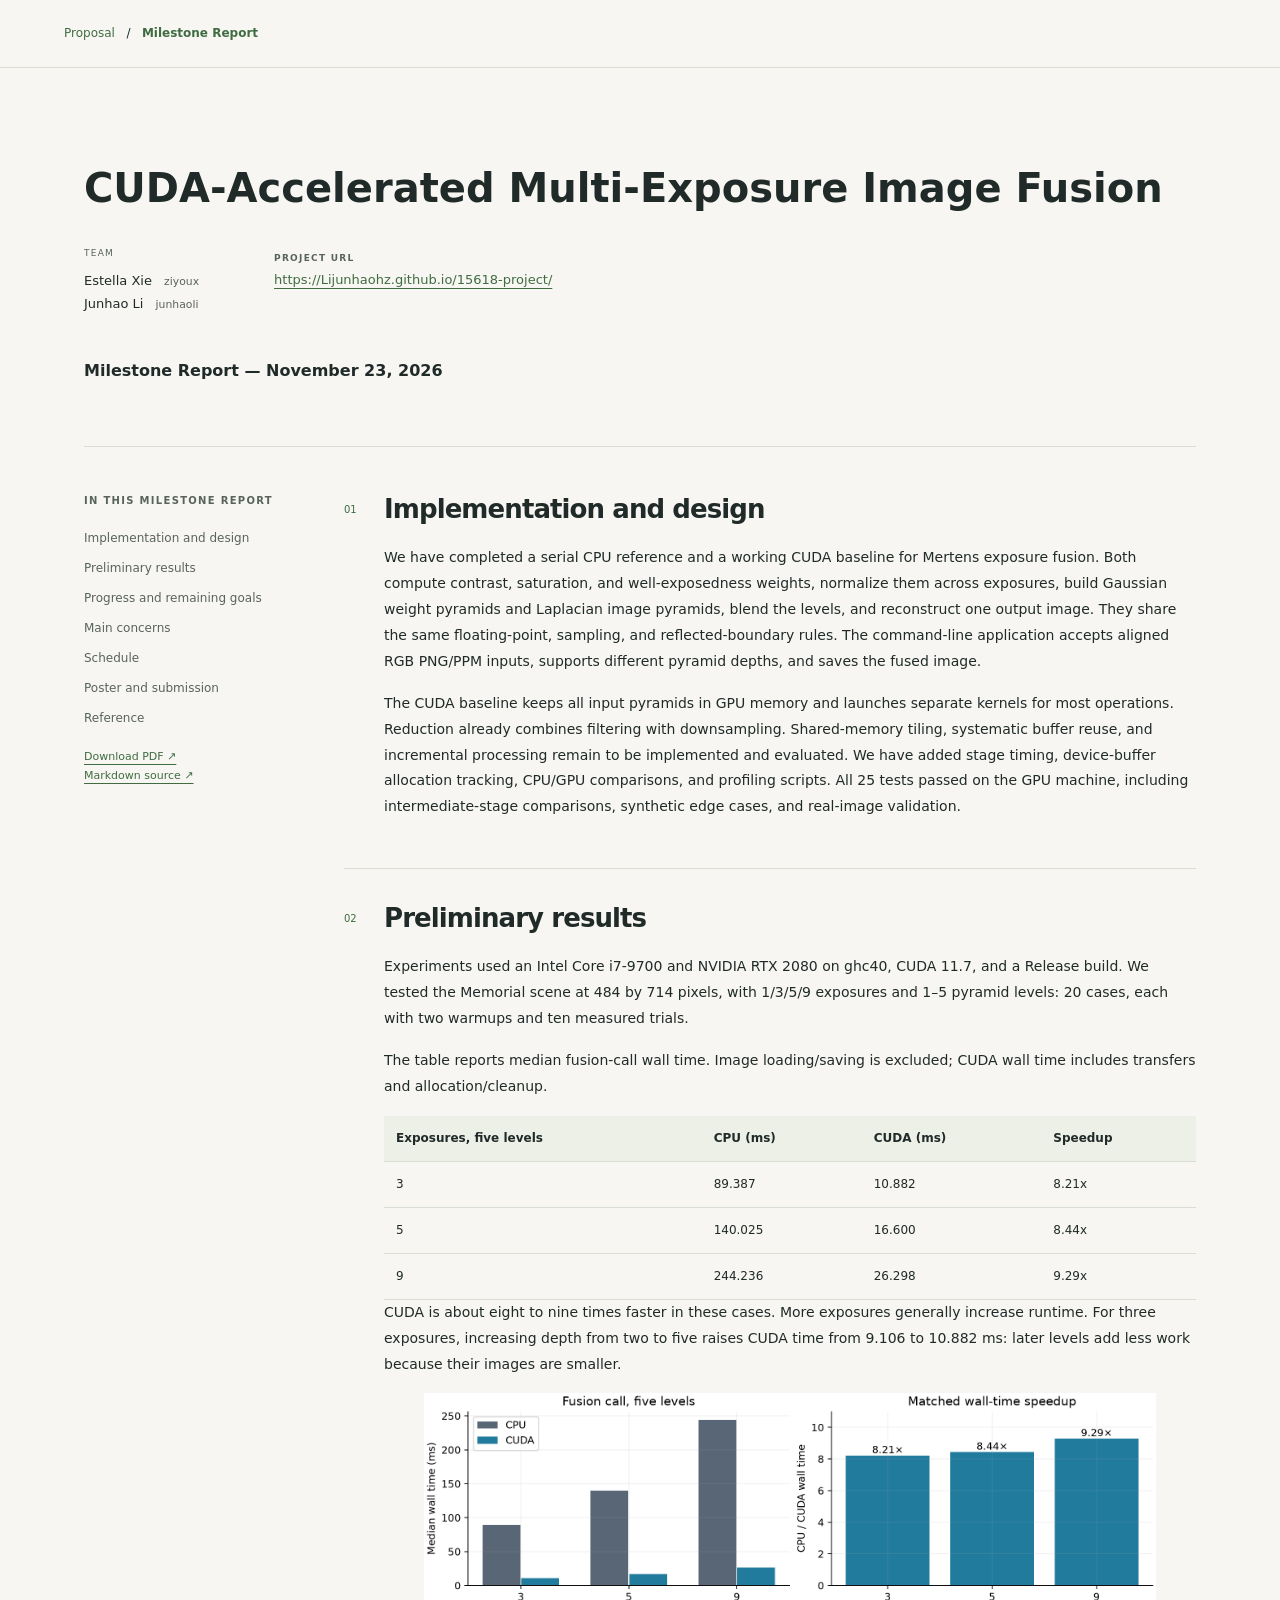
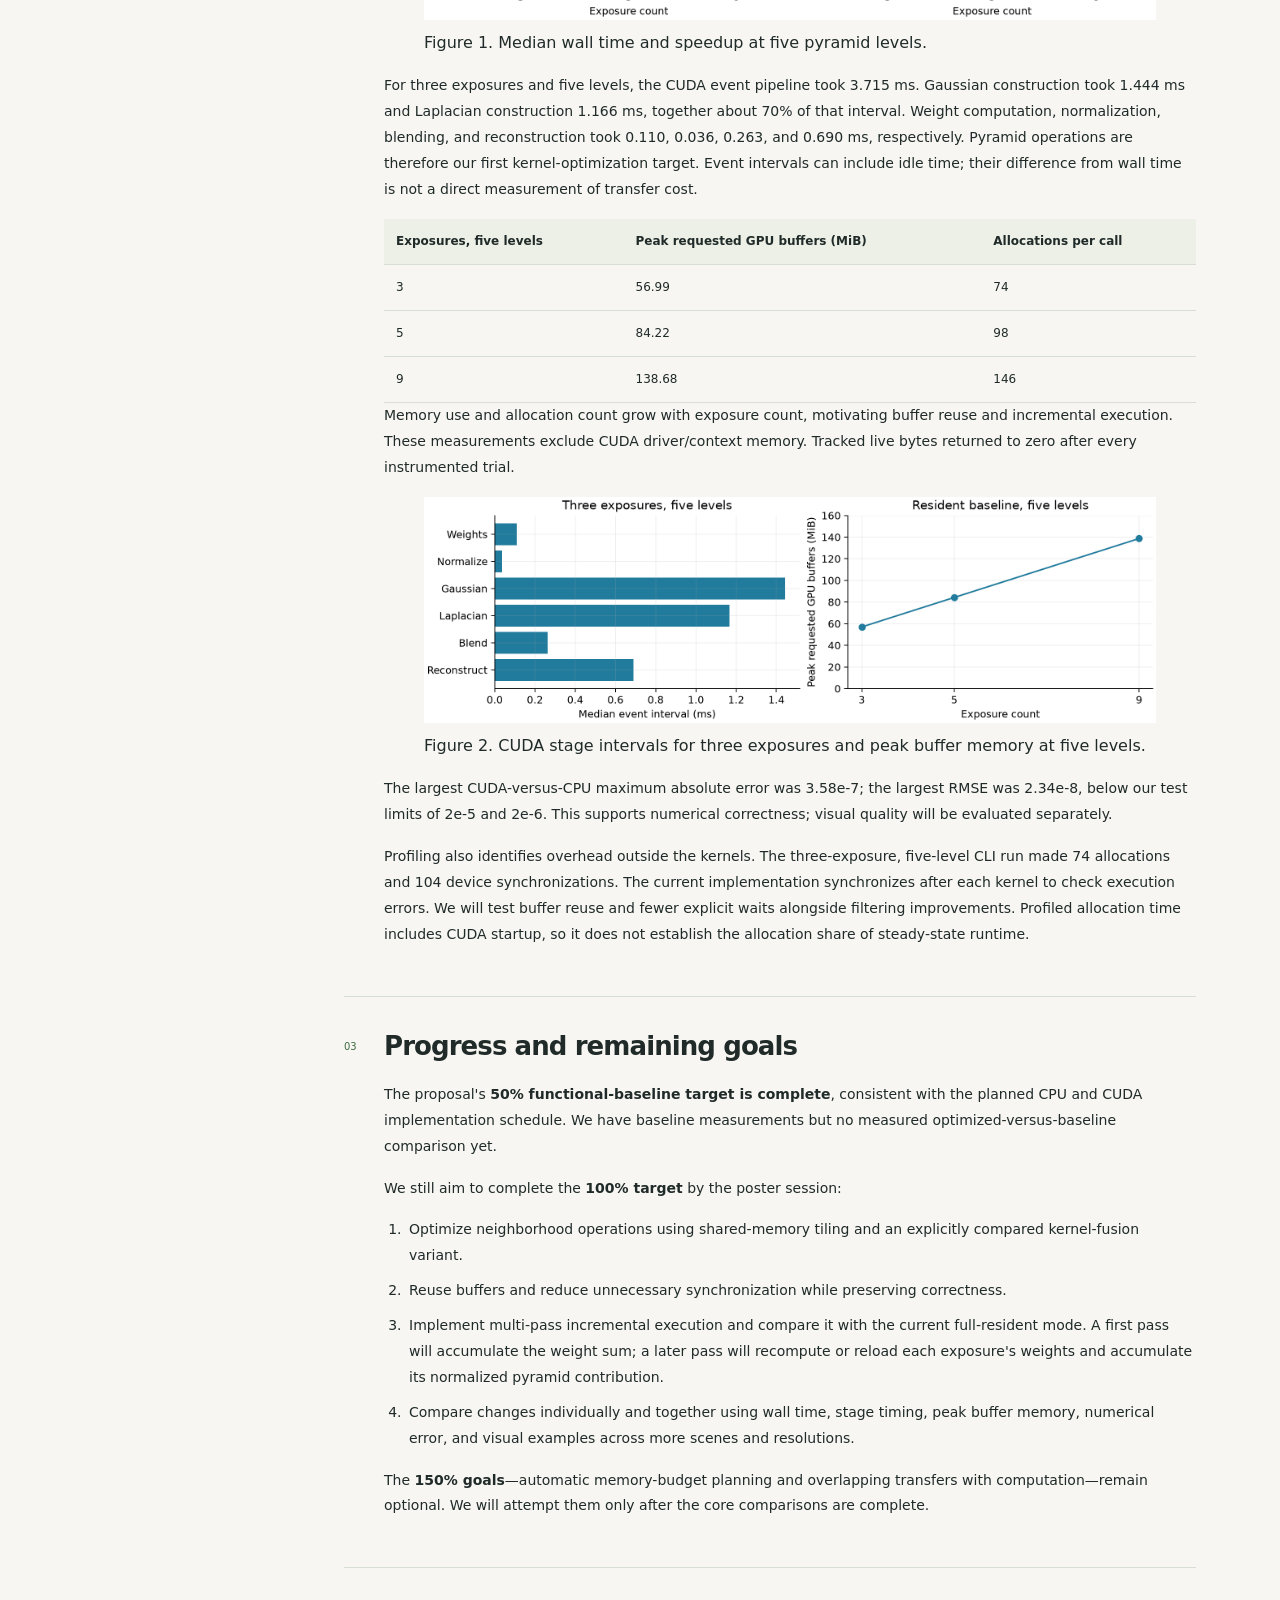
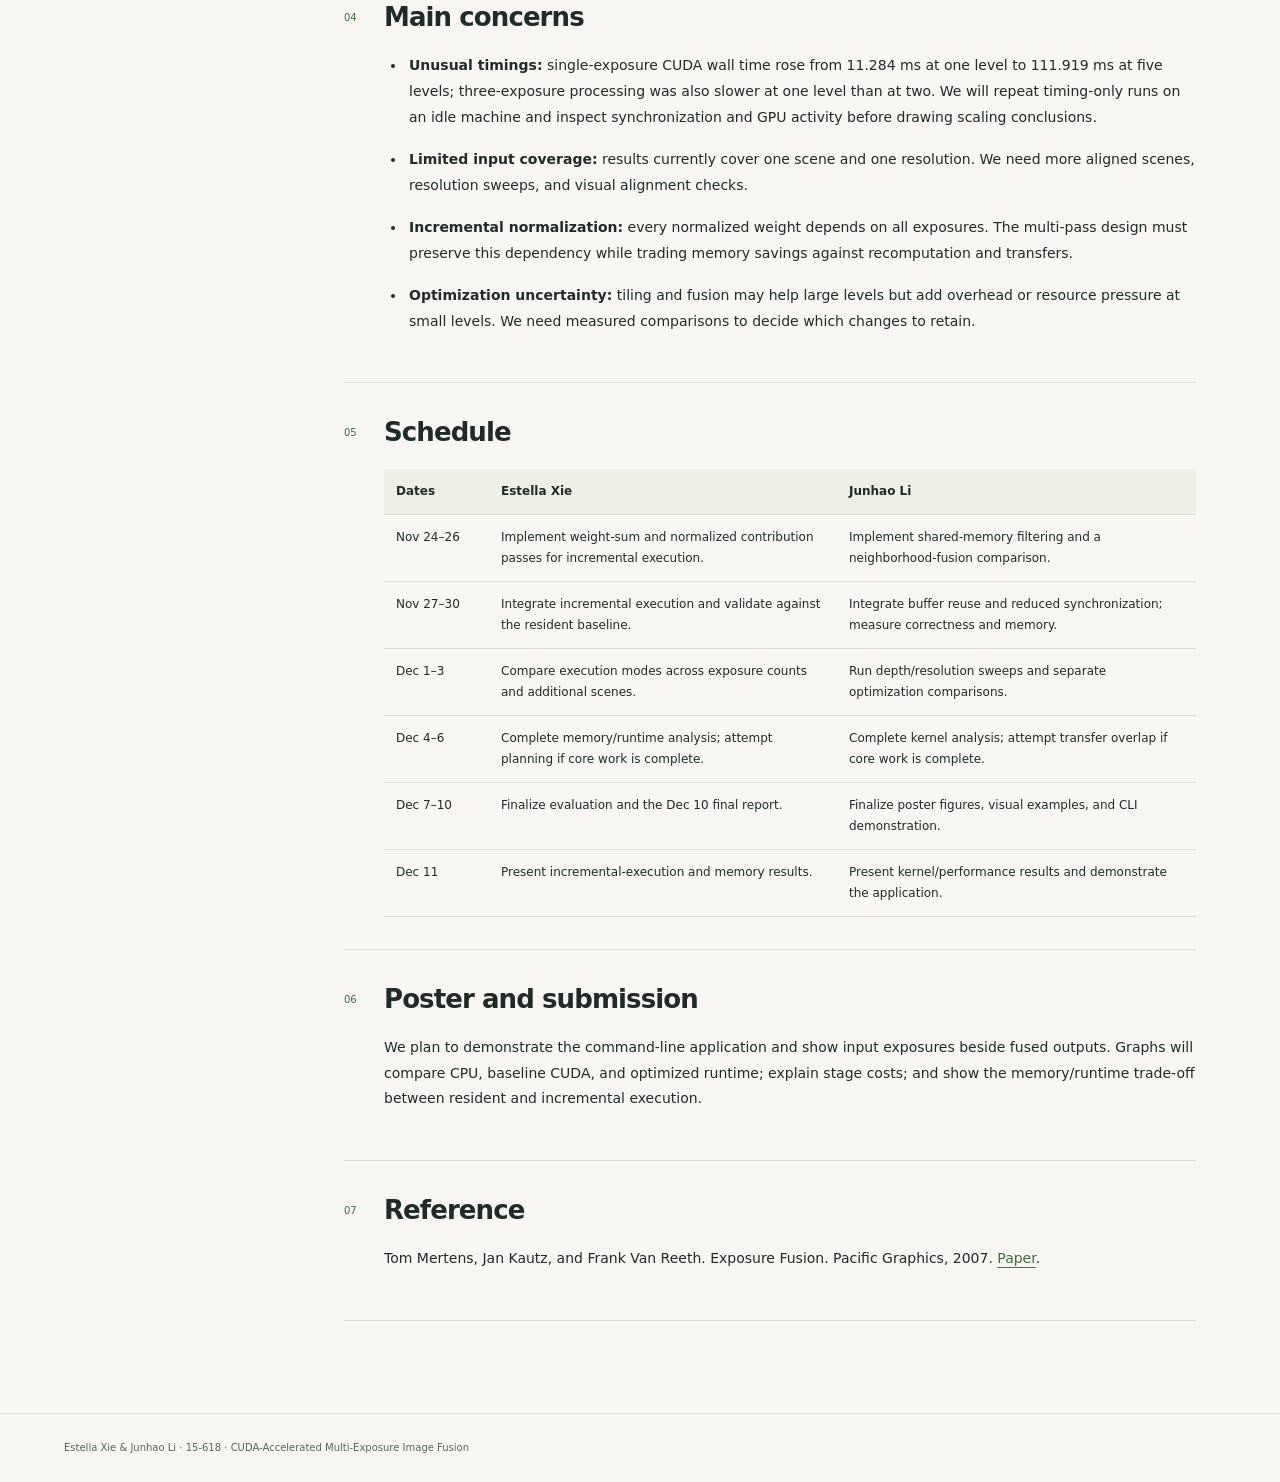
==== milestone.html @ defec75b "milestone" ====
<!doctype html><html lang="en"><head><meta charset="utf-8"><meta name="viewport" content="width=device-width, initial-scale=1"><meta name="description" content="15-618 exposure fusion project: implementation progress, measured results, and revised schedule."><title>CUDA-Accelerated Multi-Exposure Image Fusion — Milestone Report</title><link rel="stylesheet" href="assets/style.css"></head><body><a class="skip" href="#milestone">Skip to milestone report</a><header aria-label="Project documents"><div><a href="index.html">Proposal</a> &nbsp; / &nbsp; <a href="milestone.html" aria-current="page"><strong>Milestone Report</strong></a></div></header><main><div class="hero"><h1>CUDA-Accelerated Multi-Exposure Image Fusion</h1><div class="team"><div><span>TEAM</span>Estella Xie <small>ziyoux</small><br>Junhao Li <small>junhaoli</small></div><div class="project-url"><p><strong>Project URL</strong></p><p><a href="https://Lijunhaohz.github.io/15618-project/">https://Lijunhaohz.github.io/15618-project/</a></p></div></div><p><strong>Milestone Report — November 23, 2026</strong></p></div><div class="document" id="milestone"><aside><div class="eyebrow">IN THIS MILESTONE REPORT</div><nav aria-label="Milestone Report sections"><a href="#implementation-and-design">Implementation and design</a><a href="#preliminary-results">Preliminary results</a><a href="#progress-and-remaining-goals">Progress and remaining goals</a><a href="#main-concerns">Main concerns</a><a href="#schedule">Schedule</a><a href="#poster-and-submission">Poster and submission</a><a href="#reference">Reference</a></nav><a href="docs/milestone.pdf">Download PDF ↗</a><br><a href="docs/milestone.md">Markdown source ↗</a></aside><article><section id="implementation-and-design"><span class="number">01</span><div><h2>Implementation and design</h2><p>We have completed a serial CPU reference and a working CUDA baseline for Mertens exposure fusion. Both compute contrast, saturation, and well-exposedness weights, normalize them across exposures, build Gaussian weight pyramids and Laplacian image pyramids, blend the levels, and reconstruct one output image. They share the same floating-point, sampling, and reflected-boundary rules. The command-line application accepts aligned RGB PNG/PPM inputs, supports different pyramid depths, and saves the fused image.</p>
<p>The CUDA baseline keeps all input pyramids in GPU memory and launches separate kernels for most operations. Reduction already combines filtering with downsampling. Shared-memory tiling, systematic buffer reuse, and incremental processing remain to be implemented and evaluated. We have added stage timing, device-buffer allocation tracking, CPU/GPU comparisons, and profiling scripts. All 25 tests passed on the GPU machine, including intermediate-stage comparisons, synthetic edge cases, and real-image validation.</p></div></section>
<section id="preliminary-results"><span class="number">02</span><div><h2>Preliminary results</h2><p>Experiments used an Intel Core i7-9700 and NVIDIA RTX 2080 on ghc40, CUDA 11.7, and a Release build. We tested the Memorial scene at 484 by 714 pixels, with 1/3/5/9 exposures and 1–5 pyramid levels: 20 cases, each with two warmups and ten measured trials.</p>
<p>The table reports median fusion-call wall time. Image loading/saving is excluded; CUDA wall time includes transfers and allocation/cleanup.</p>
<div class="table-wrap"><table><thead>
<tr><th>Exposures, five levels</th><th>CPU (ms)</th><th>CUDA (ms)</th><th>Speedup</th></tr>
</thead><tbody>
<tr><td>3</td><td>89.387</td><td>10.882</td><td>8.21x</td></tr>
<tr><td>5</td><td>140.025</td><td>16.600</td><td>8.44x</td></tr>
<tr><td>9</td><td>244.236</td><td>26.298</td><td>9.29x</td></tr>
</tbody></table></div>
<p>CUDA is about eight to nine times faster in these cases. More exposures generally increase runtime. For three exposures, increasing depth from two to five raises CUDA time from 9.106 to 10.882 ms: later levels add less work because their images are smaller.</p>
<figure><img style="width:100%;height:auto" src="docs/imgs/milestone-runtime.png" alt="Figure 1. Median wall time and speedup at five pyramid levels."><figcaption>Figure 1. Median wall time and speedup at five pyramid levels.</figcaption></figure>
<p>For three exposures and five levels, the CUDA event pipeline took 3.715 ms. Gaussian construction took 1.444 ms and Laplacian construction 1.166 ms, together about 70% of that interval. Weight computation, normalization, blending, and reconstruction took 0.110, 0.036, 0.263, and 0.690 ms, respectively. Pyramid operations are therefore our first kernel-optimization target. Event intervals can include idle time; their difference from wall time is not a direct measurement of transfer cost.</p>
<div class="table-wrap"><table><thead>
<tr><th>Exposures, five levels</th><th>Peak requested GPU buffers (MiB)</th><th>Allocations per call</th></tr>
</thead><tbody>
<tr><td>3</td><td>56.99</td><td>74</td></tr>
<tr><td>5</td><td>84.22</td><td>98</td></tr>
<tr><td>9</td><td>138.68</td><td>146</td></tr>
</tbody></table></div>
<p>Memory use and allocation count grow with exposure count, motivating buffer reuse and incremental execution. These measurements exclude CUDA driver/context memory. Tracked live bytes returned to zero after every instrumented trial.</p>
<figure><img style="width:100%;height:auto" src="docs/imgs/milestone-stages-memory.png" alt="Figure 2. CUDA stage intervals for three exposures and peak buffer memory at five levels."><figcaption>Figure 2. CUDA stage intervals for three exposures and peak buffer memory at five levels.</figcaption></figure>
<p>The largest CUDA-versus-CPU maximum absolute error was 3.58e-7; the largest RMSE was 2.34e-8, below our test limits of 2e-5 and 2e-6. This supports numerical correctness; visual quality will be evaluated separately.</p>
<p>Profiling also identifies overhead outside the kernels. The three-exposure, five-level CLI run made 74 allocations and 104 device synchronizations. The current implementation synchronizes after each kernel to check execution errors. We will test buffer reuse and fewer explicit waits alongside filtering improvements. Profiled allocation time includes CUDA startup, so it does not establish the allocation share of steady-state runtime.</p></div></section>
<section id="progress-and-remaining-goals"><span class="number">03</span><div><h2>Progress and remaining goals</h2><p>The proposal&#x27;s <strong>50% functional-baseline target is complete</strong>, consistent with the planned CPU and CUDA implementation schedule. We have baseline measurements but no measured optimized-versus-baseline comparison yet.</p>
<p>We still aim to complete the <strong>100% target</strong> by the poster session:</p>
<ol>
<li>Optimize neighborhood operations using shared-memory tiling and an explicitly compared kernel-fusion variant.</li>
<li>Reuse buffers and reduce unnecessary synchronization while preserving correctness.</li>
<li>Implement multi-pass incremental execution and compare it with the current full-resident mode. A first pass will accumulate the weight sum; a later pass will recompute or reload each exposure&#x27;s weights and accumulate its normalized pyramid contribution.</li>
<li>Compare changes individually and together using wall time, stage timing, peak buffer memory, numerical error, and visual examples across more scenes and resolutions.</li>
</ol>
<p>The <strong>150% goals</strong>—automatic memory-budget planning and overlapping transfers with computation—remain optional. We will attempt them only after the core comparisons are complete.</p></div></section>
<section id="main-concerns"><span class="number">04</span><div><h2>Main concerns</h2><ul>
<li><strong>Unusual timings:</strong> single-exposure CUDA wall time rose from 11.284 ms at one level to 111.919 ms at five levels; three-exposure processing was also slower at one level than at two. We will repeat timing-only runs on an idle machine and inspect synchronization and GPU activity before drawing scaling conclusions.</li>
</ul>
<ul>
<li><strong>Limited input coverage:</strong> results currently cover one scene and one resolution. We need more aligned scenes, resolution sweeps, and visual alignment checks.</li>
</ul>
<ul>
<li><strong>Incremental normalization:</strong> every normalized weight depends on all exposures. The multi-pass design must preserve this dependency while trading memory savings against recomputation and transfers.</li>
</ul>
<ul>
<li><strong>Optimization uncertainty:</strong> tiling and fusion may help large levels but add overhead or resource pressure at small levels. We need measured comparisons to decide which changes to retain.</li>
</ul></div></section>
<section id="schedule"><span class="number">05</span><div><h2>Schedule</h2><div class="table-wrap"><table><thead>
<tr><th>Dates</th><th>Estella Xie</th><th>Junhao Li</th></tr>
</thead><tbody>
<tr><td>Nov 24–26</td><td>Implement weight-sum and normalized contribution passes for incremental execution.</td><td>Implement shared-memory filtering and a neighborhood-fusion comparison.</td></tr>
<tr><td>Nov 27–30</td><td>Integrate incremental execution and validate against the resident baseline.</td><td>Integrate buffer reuse and reduced synchronization; measure correctness and memory.</td></tr>
<tr><td>Dec 1–3</td><td>Compare execution modes across exposure counts and additional scenes.</td><td>Run depth/resolution sweeps and separate optimization comparisons.</td></tr>
<tr><td>Dec 4–6</td><td>Complete memory/runtime analysis; attempt planning if core work is complete.</td><td>Complete kernel analysis; attempt transfer overlap if core work is complete.</td></tr>
<tr><td>Dec 7–10</td><td>Finalize evaluation and the Dec 10 final report.</td><td>Finalize poster figures, visual examples, and CLI demonstration.</td></tr>
<tr><td>Dec 11</td><td>Present incremental-execution and memory results.</td><td>Present kernel/performance results and demonstrate the application.</td></tr>
</tbody></table></div></div></section>
<section id="poster-and-submission"><span class="number">06</span><div><h2>Poster and submission</h2><p>We plan to demonstrate the command-line application and show input exposures beside fused outputs. Graphs will compare CPU, baseline CUDA, and optimized runtime; explain stage costs; and show the memory/runtime trade-off between resident and incremental execution.</p></div></section>
<section id="reference"><span class="number">07</span><div><h2>Reference</h2><p>Tom Mertens, Jan Kautz, and Frank Van Reeth. Exposure Fusion. Pacific Graphics, 2007. <a href="https://www.tommertens.com/old-academic/papers/exposure_fusion_reduced.pdf">Paper</a>.</p></div></section></article></div></main><footer>Estella Xie &amp; Junhao Li · 15-618 · CUDA-Accelerated Multi-Exposure Image Fusion</footer></body></html>
---- assets/style.css ----
:root{--paper:#f7f6f2;--ink:#202b29;--muted:#59635d;--line:#d9ded5;--green:#406c42}*{box-sizing:border-box}html{scroll-behavior:smooth;scroll-padding-top:24px}body{margin:0;background:var(--paper);color:var(--ink);font-family:system-ui,-apple-system,sans-serif;line-height:1.75}a{color:var(--green);text-underline-offset:4px}a:hover{text-decoration:underline}a:focus-visible{outline:3px solid #648a4c;outline-offset:5px}header{max-width:1360px;margin:auto;padding:23px 5%;display:flex;align-items:center;justify-content:space-between;border-bottom:1px solid var(--line);font-size:12px}header a{text-decoration:none}.brand{font-weight:800;letter-spacing:.08em;color:var(--ink)}header span{color:var(--muted)}main{max-width:1240px;margin:auto;padding:0 5%}.hero{padding:70px 0 45px}.eyebrow{font-size:10px;letter-spacing:.13em;font-weight:700;color:var(--muted)}h1{font-size:clamp(26px,3.2vw,40px);line-height:1.3;font-weight:600;margin:24px 0}.team{display:flex;gap:75px;font-size:13px;margin:32px 0 42px}.team span{display:block;font-size:9px;letter-spacing:.14em;color:var(--muted);margin-bottom:8px}.team small{color:var(--muted);margin-left:8px}.pipeline{margin:0;border:1px solid #cfd8c8;background:#edf0e7;padding:22px 26px}.pipeline figcaption{font-size:10px;letter-spacing:.12em;font-weight:700}.pipeline ol{display:grid;grid-template-columns:repeat(4,1fr);list-style:none;padding:0;margin:20px 0 0;gap:18px}.pipeline li{font-size:13px;line-height:1.6;border-top:1px solid #c8d1c1;padding-top:12px}.pipeline b{display:block;font-size:11px;color:var(--green);margin-bottom:5px}.pipeline small{display:block;font-size:10px;color:var(--muted)}.document{display:grid;grid-template-columns:210px minmax(0,1fr);gap:50px;border-top:1px solid var(--line);padding:45px 0 60px}aside{align-self:start;position:sticky;top:25px;font-size:11px}nav{display:flex;flex-direction:column;margin:18px 0;gap:9px}nav a{font-size:12px;text-decoration:none;color:var(--muted)}section{display:grid;grid-template-columns:26px minmax(0,1fr);gap:14px;border-bottom:1px solid var(--line);padding:0 0 32px;margin-bottom:32px}.number{font-size:10px;padding-top:9px;color:var(--green)}h2{font-size:26px;line-height:1.35;font-weight:550;letter-spacing:-.035em;margin:0 0 18px}article p,article li{font-size:14px;line-height:1.85}article p{margin:0 0 16px}article li{padding-left:3px;margin-bottom:9px}article ol,article ul{padding-left:22px}article strong{font-weight:650}.table-wrap{overflow-x:auto}table{border-collapse:collapse;width:100%;font-size:12px;text-align:left}th,td{padding:12px;border-bottom:1px solid var(--line);vertical-align:top}th{background:#edf0e7;font-weight:600}td:first-child{min-width:105px}footer{border-top:1px solid var(--line);padding:25px 5%;font-size:10px;color:var(--muted)}.skip{position:absolute;top:-100px;padding:10px;background:var(--paper);z-index:10}.skip:focus{top:10px}@media(max-width:760px){header span{display:none}.hero{padding-top:42px}.document{grid-template-columns:1fr;gap:30px}aside{position:static}nav{flex-direction:row;flex-wrap:wrap;gap:9px 18px}.pipeline{padding:18px}.pipeline ol{grid-template-columns:repeat(2,1fr)}.team{gap:30px}section{grid-template-columns:20px minmax(0,1fr);gap:8px}}@media(prefers-reduced-motion:reduce){html{scroll-behavior:auto}}@media print{header,aside,.skip,footer{display:none}main{max-width:none;padding:0}.hero{padding-top:0}h1{font-size:36px}.document{display:block}section{break-inside:avoid}body{background:white;color:black}a{color:inherit}}
:is(article h3,article h4,article h5,article h6){line-height:1.4;margin:24px 0 12px}article hr{border:0;border-top:1px solid var(--line);margin:24px 0}article blockquote{margin:20px 0;padding:4px 20px;border-left:3px solid var(--green);color:var(--muted)}article blockquote p:last-child{margin-bottom:0}
.project-url p{margin:0}.project-url strong{font-size:9px;letter-spacing:.14em;color:var(--muted);text-transform:uppercase}
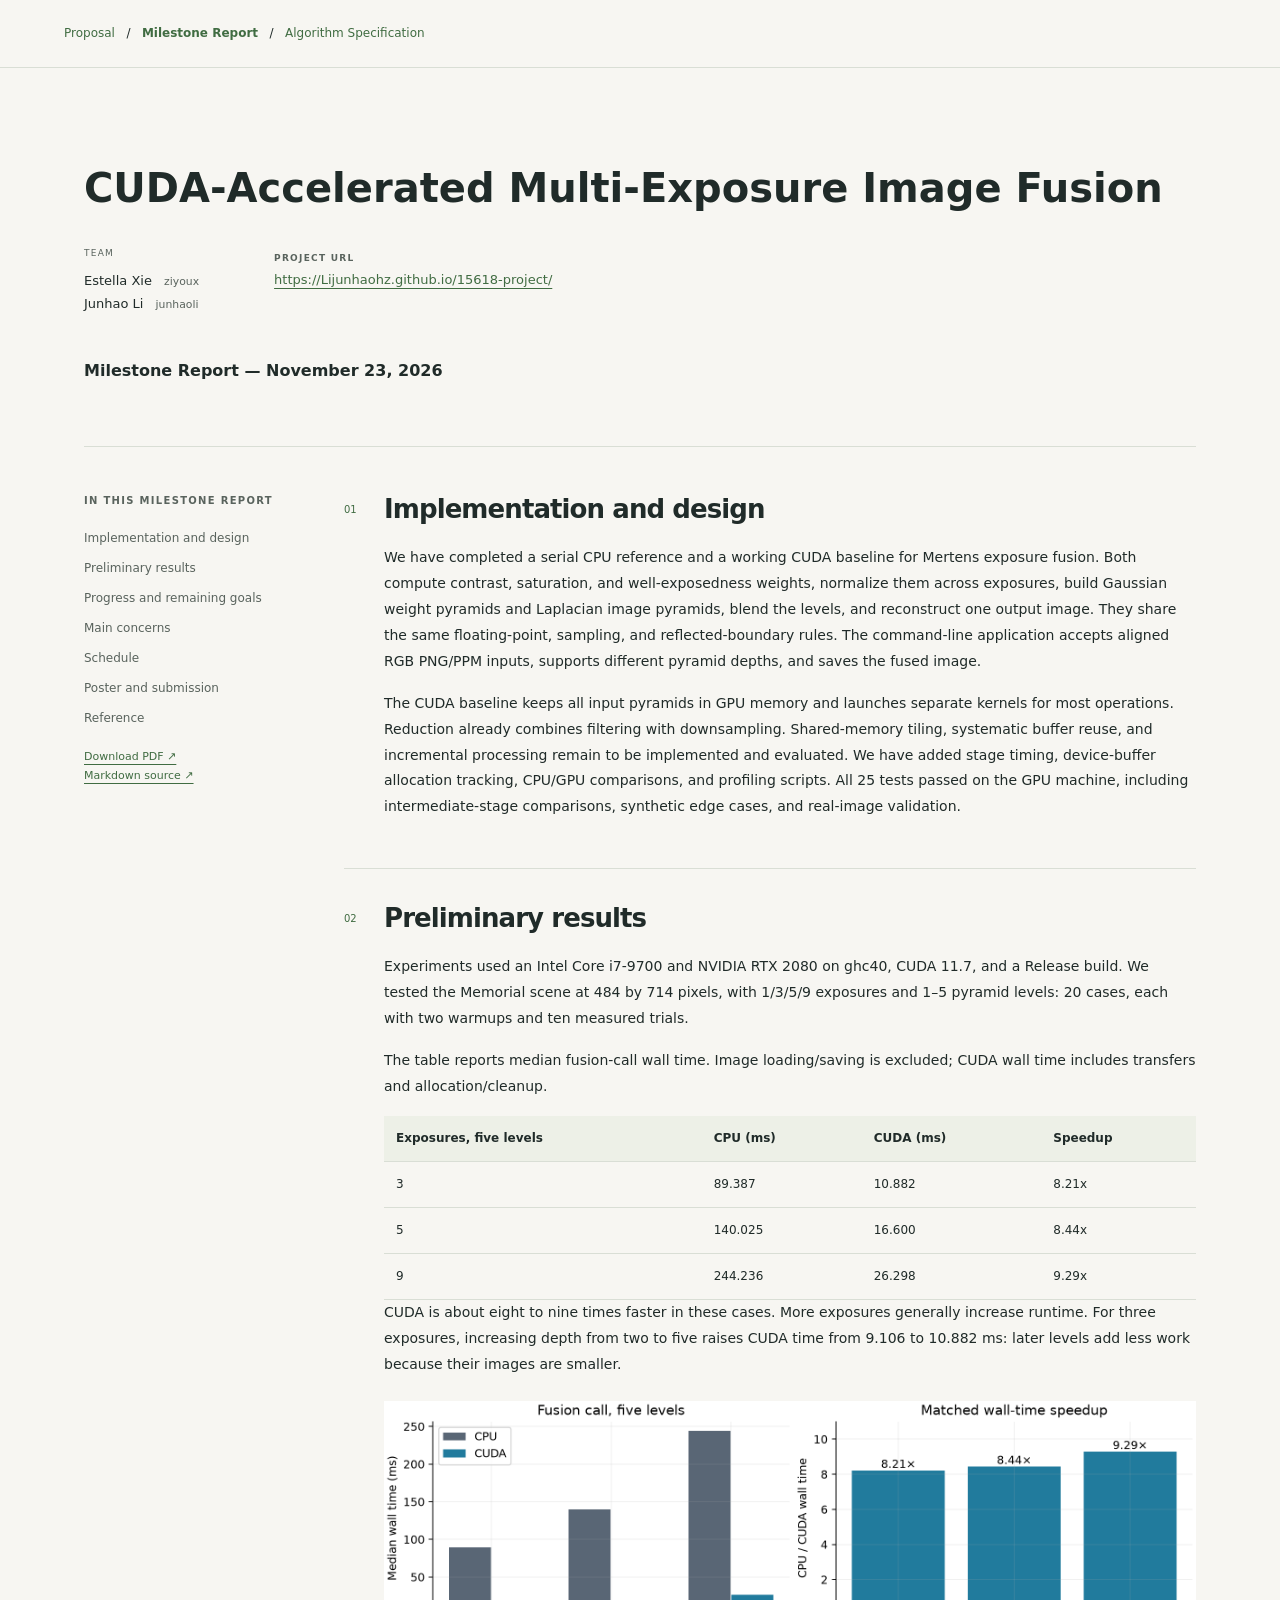
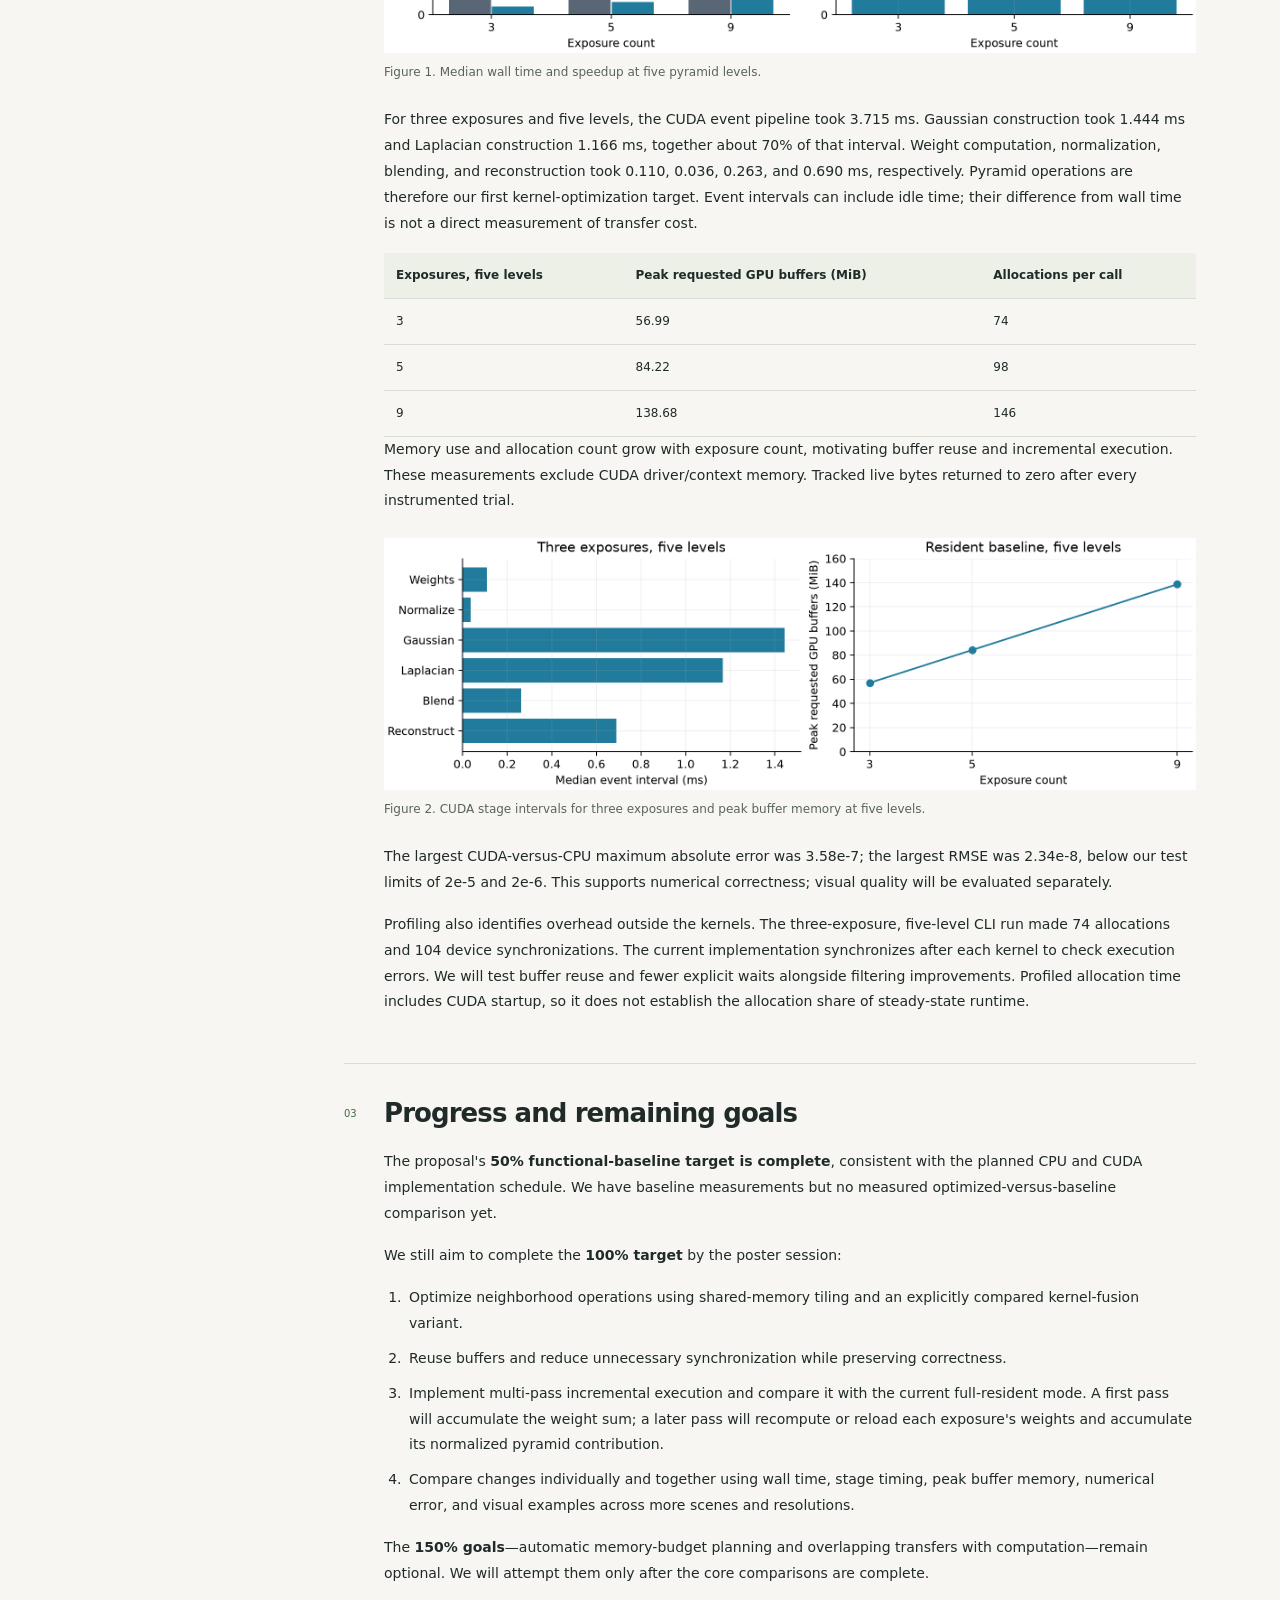
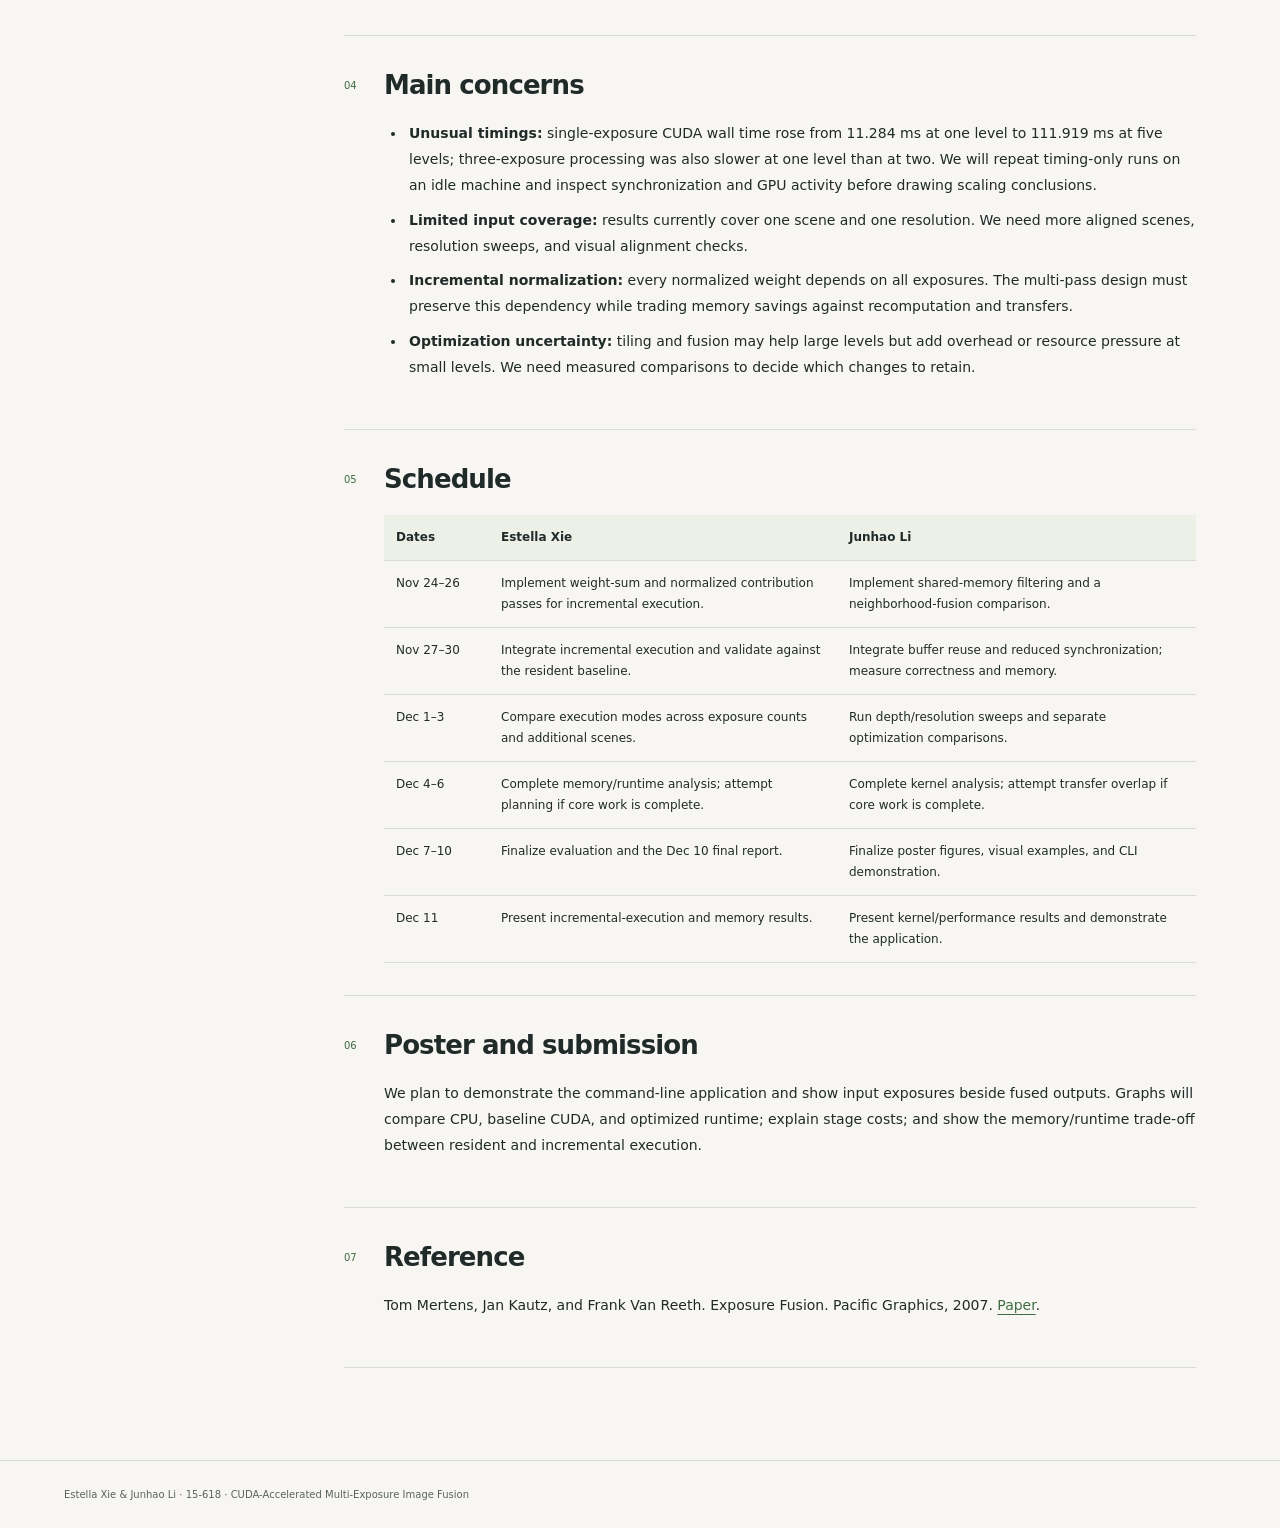
==== commit 5cea1911: "doc: add algo spec to website" ====
--- a/milestone.html
+++ b/milestone.html
@@ -1,4 +1,4 @@
-<!doctype html><html lang="en"><head><meta charset="utf-8"><meta name="viewport" content="width=device-width, initial-scale=1"><meta name="description" content="15-618 exposure fusion project: implementation progress, measured results, and revised schedule."><title>CUDA-Accelerated Multi-Exposure Image Fusion — Milestone Report</title><link rel="stylesheet" href="assets/style.css"></head><body><a class="skip" href="#milestone">Skip to milestone report</a><header aria-label="Project documents"><div><a href="index.html">Proposal</a> &nbsp; / &nbsp; <a href="milestone.html" aria-current="page"><strong>Milestone Report</strong></a></div></header><main><div class="hero"><h1>CUDA-Accelerated Multi-Exposure Image Fusion</h1><div class="team"><div><span>TEAM</span>Estella Xie <small>ziyoux</small><br>Junhao Li <small>junhaoli</small></div><div class="project-url"><p><strong>Project URL</strong></p><p><a href="https://Lijunhaohz.github.io/15618-project/">https://Lijunhaohz.github.io/15618-project/</a></p></div></div><p><strong>Milestone Report — November 23, 2026</strong></p></div><div class="document" id="milestone"><aside><div class="eyebrow">IN THIS MILESTONE REPORT</div><nav aria-label="Milestone Report sections"><a href="#implementation-and-design">Implementation and design</a><a href="#preliminary-results">Preliminary results</a><a href="#progress-and-remaining-goals">Progress and remaining goals</a><a href="#main-concerns">Main concerns</a><a href="#schedule">Schedule</a><a href="#poster-and-submission">Poster and submission</a><a href="#reference">Reference</a></nav><a href="docs/milestone.pdf">Download PDF ↗</a><br><a href="docs/milestone.md">Markdown source ↗</a></aside><article><section id="implementation-and-design"><span class="number">01</span><div><h2>Implementation and design</h2><p>We have completed a serial CPU reference and a working CUDA baseline for Mertens exposure fusion. Both compute contrast, saturation, and well-exposedness weights, normalize them across exposures, build Gaussian weight pyramids and Laplacian image pyramids, blend the levels, and reconstruct one output image. They share the same floating-point, sampling, and reflected-boundary rules. The command-line application accepts aligned RGB PNG/PPM inputs, supports different pyramid depths, and saves the fused image.</p>
+<!doctype html><html lang="en"><head><meta charset="utf-8"><meta name="viewport" content="width=device-width, initial-scale=1"><meta name="description" content="15-618 exposure fusion project: implementation progress, measured results, and revised schedule."><title>CUDA-Accelerated Multi-Exposure Image Fusion — Milestone Report</title><link rel="stylesheet" href="assets/style.css"></head><body><a class="skip" href="#milestone">Skip to milestone report</a><header aria-label="Project documents"><div><a href="index.html">Proposal</a> &nbsp; / &nbsp; <a href="milestone.html" aria-current="page"><strong>Milestone Report</strong></a> &nbsp; / &nbsp; <a href="algorithm.html">Algorithm Specification</a></div></header><main><div class="hero"><h1>CUDA-Accelerated Multi-Exposure Image Fusion</h1><div class="team"><div><span>TEAM</span>Estella Xie <small>ziyoux</small><br>Junhao Li <small>junhaoli</small></div><div class="project-url"><p><strong>Project URL</strong></p><p><a href="https://Lijunhaohz.github.io/15618-project/">https://Lijunhaohz.github.io/15618-project/</a></p></div></div><p><strong>Milestone Report — November 23, 2026</strong></p></div><div class="document" id="milestone"><aside><div class="eyebrow">IN THIS MILESTONE REPORT</div><nav aria-label="Milestone Report sections"><a href="#implementation-and-design">Implementation and design</a><a href="#preliminary-results">Preliminary results</a><a href="#progress-and-remaining-goals">Progress and remaining goals</a><a href="#main-concerns">Main concerns</a><a href="#schedule">Schedule</a><a href="#poster-and-submission">Poster and submission</a><a href="#reference">Reference</a></nav><a href="docs/milestone.pdf">Download PDF ↗</a><br><a href="docs/milestone.md">Markdown source ↗</a></aside><article><section id="implementation-and-design"><span class="number">01</span><div><h2>Implementation and design</h2><p>We have completed a serial CPU reference and a working CUDA baseline for Mertens exposure fusion. Both compute contrast, saturation, and well-exposedness weights, normalize them across exposures, build Gaussian weight pyramids and Laplacian image pyramids, blend the levels, and reconstruct one output image. They share the same floating-point, sampling, and reflected-boundary rules. The command-line application accepts aligned RGB PNG/PPM inputs, supports different pyramid depths, and saves the fused image.</p>
 <p>The CUDA baseline keeps all input pyramids in GPU memory and launches separate kernels for most operations. Reduction already combines filtering with downsampling. Shared-memory tiling, systematic buffer reuse, and incremental processing remain to be implemented and evaluated. We have added stage timing, device-buffer allocation tracking, CPU/GPU comparisons, and profiling scripts. All 25 tests passed on the GPU machine, including intermediate-stage comparisons, synthetic edge cases, and real-image validation.</p></div></section>
 <section id="preliminary-results"><span class="number">02</span><div><h2>Preliminary results</h2><p>Experiments used an Intel Core i7-9700 and NVIDIA RTX 2080 on ghc40, CUDA 11.7, and a Release build. We tested the Memorial scene at 484 by 714 pixels, with 1/3/5/9 exposures and 1–5 pyramid levels: 20 cases, each with two warmups and ten measured trials.</p>
 <p>The table reports median fusion-call wall time. Image loading/saving is excluded; CUDA wall time includes transfers and allocation/cleanup.</p>
@@ -34,14 +34,8 @@
 <p>The <strong>150% goals</strong>—automatic memory-budget planning and overlapping transfers with computation—remain optional. We will attempt them only after the core comparisons are complete.</p></div></section>
 <section id="main-concerns"><span class="number">04</span><div><h2>Main concerns</h2><ul>
 <li><strong>Unusual timings:</strong> single-exposure CUDA wall time rose from 11.284 ms at one level to 111.919 ms at five levels; three-exposure processing was also slower at one level than at two. We will repeat timing-only runs on an idle machine and inspect synchronization and GPU activity before drawing scaling conclusions.</li>
-</ul>
-<ul>
 <li><strong>Limited input coverage:</strong> results currently cover one scene and one resolution. We need more aligned scenes, resolution sweeps, and visual alignment checks.</li>
-</ul>
-<ul>
 <li><strong>Incremental normalization:</strong> every normalized weight depends on all exposures. The multi-pass design must preserve this dependency while trading memory savings against recomputation and transfers.</li>
-</ul>
-<ul>
 <li><strong>Optimization uncertainty:</strong> tiling and fusion may help large levels but add overhead or resource pressure at small levels. We need measured comparisons to decide which changes to retain.</li>
 </ul></div></section>
 <section id="schedule"><span class="number">05</span><div><h2>Schedule</h2><div class="table-wrap"><table><thead>
--- a/assets/style.css
+++ b/assets/style.css
@@ -1,3 +1,4 @@
 :root{--paper:#f7f6f2;--ink:#202b29;--muted:#59635d;--line:#d9ded5;--green:#406c42}*{box-sizing:border-box}html{scroll-behavior:smooth;scroll-padding-top:24px}body{margin:0;background:var(--paper);color:var(--ink);font-family:system-ui,-apple-system,sans-serif;line-height:1.75}a{color:var(--green);text-underline-offset:4px}a:hover{text-decoration:underline}a:focus-visible{outline:3px solid #648a4c;outline-offset:5px}header{max-width:1360px;margin:auto;padding:23px 5%;display:flex;align-items:center;justify-content:space-between;border-bottom:1px solid var(--line);font-size:12px}header a{text-decoration:none}.brand{font-weight:800;letter-spacing:.08em;color:var(--ink)}header span{color:var(--muted)}main{max-width:1240px;margin:auto;padding:0 5%}.hero{padding:70px 0 45px}.eyebrow{font-size:10px;letter-spacing:.13em;font-weight:700;color:var(--muted)}h1{font-size:clamp(26px,3.2vw,40px);line-height:1.3;font-weight:600;margin:24px 0}.team{display:flex;gap:75px;font-size:13px;margin:32px 0 42px}.team span{display:block;font-size:9px;letter-spacing:.14em;color:var(--muted);margin-bottom:8px}.team small{color:var(--muted);margin-left:8px}.pipeline{margin:0;border:1px solid #cfd8c8;background:#edf0e7;padding:22px 26px}.pipeline figcaption{font-size:10px;letter-spacing:.12em;font-weight:700}.pipeline ol{display:grid;grid-template-columns:repeat(4,1fr);list-style:none;padding:0;margin:20px 0 0;gap:18px}.pipeline li{font-size:13px;line-height:1.6;border-top:1px solid #c8d1c1;padding-top:12px}.pipeline b{display:block;font-size:11px;color:var(--green);margin-bottom:5px}.pipeline small{display:block;font-size:10px;color:var(--muted)}.document{display:grid;grid-template-columns:210px minmax(0,1fr);gap:50px;border-top:1px solid var(--line);padding:45px 0 60px}aside{align-self:start;position:sticky;top:25px;font-size:11px}nav{display:flex;flex-direction:column;margin:18px 0;gap:9px}nav a{font-size:12px;text-decoration:none;color:var(--muted)}section{display:grid;grid-template-columns:26px minmax(0,1fr);gap:14px;border-bottom:1px solid var(--line);padding:0 0 32px;margin-bottom:32px}.number{font-size:10px;padding-top:9px;color:var(--green)}h2{font-size:26px;line-height:1.35;font-weight:550;letter-spacing:-.035em;margin:0 0 18px}article p,article li{font-size:14px;line-height:1.85}article p{margin:0 0 16px}article li{padding-left:3px;margin-bottom:9px}article ol,article ul{padding-left:22px}article strong{font-weight:650}.table-wrap{overflow-x:auto}table{border-collapse:collapse;width:100%;font-size:12px;text-align:left}th,td{padding:12px;border-bottom:1px solid var(--line);vertical-align:top}th{background:#edf0e7;font-weight:600}td:first-child{min-width:105px}footer{border-top:1px solid var(--line);padding:25px 5%;font-size:10px;color:var(--muted)}.skip{position:absolute;top:-100px;padding:10px;background:var(--paper);z-index:10}.skip:focus{top:10px}@media(max-width:760px){header span{display:none}.hero{padding-top:42px}.document{grid-template-columns:1fr;gap:30px}aside{position:static}nav{flex-direction:row;flex-wrap:wrap;gap:9px 18px}.pipeline{padding:18px}.pipeline ol{grid-template-columns:repeat(2,1fr)}.team{gap:30px}section{grid-template-columns:20px minmax(0,1fr);gap:8px}}@media(prefers-reduced-motion:reduce){html{scroll-behavior:auto}}@media print{header,aside,.skip,footer{display:none}main{max-width:none;padding:0}.hero{padding-top:0}h1{font-size:36px}.document{display:block}section{break-inside:avoid}body{background:white;color:black}a{color:inherit}}
 :is(article h3,article h4,article h5,article h6){line-height:1.4;margin:24px 0 12px}article hr{border:0;border-top:1px solid var(--line);margin:24px 0}article blockquote{margin:20px 0;padding:4px 20px;border-left:3px solid var(--green);color:var(--muted)}article blockquote p:last-child{margin-bottom:0}
 .project-url p{margin:0}.project-url strong{font-size:9px;letter-spacing:.14em;color:var(--muted);text-transform:uppercase}
+article pre,.math-display{overflow-x:auto}article pre{padding:16px;background:#edf0e7;line-height:1.5}article figure{margin:24px 0}article figure img{max-width:100%;height:auto}article figcaption{font-size:12px;color:var(--muted)}
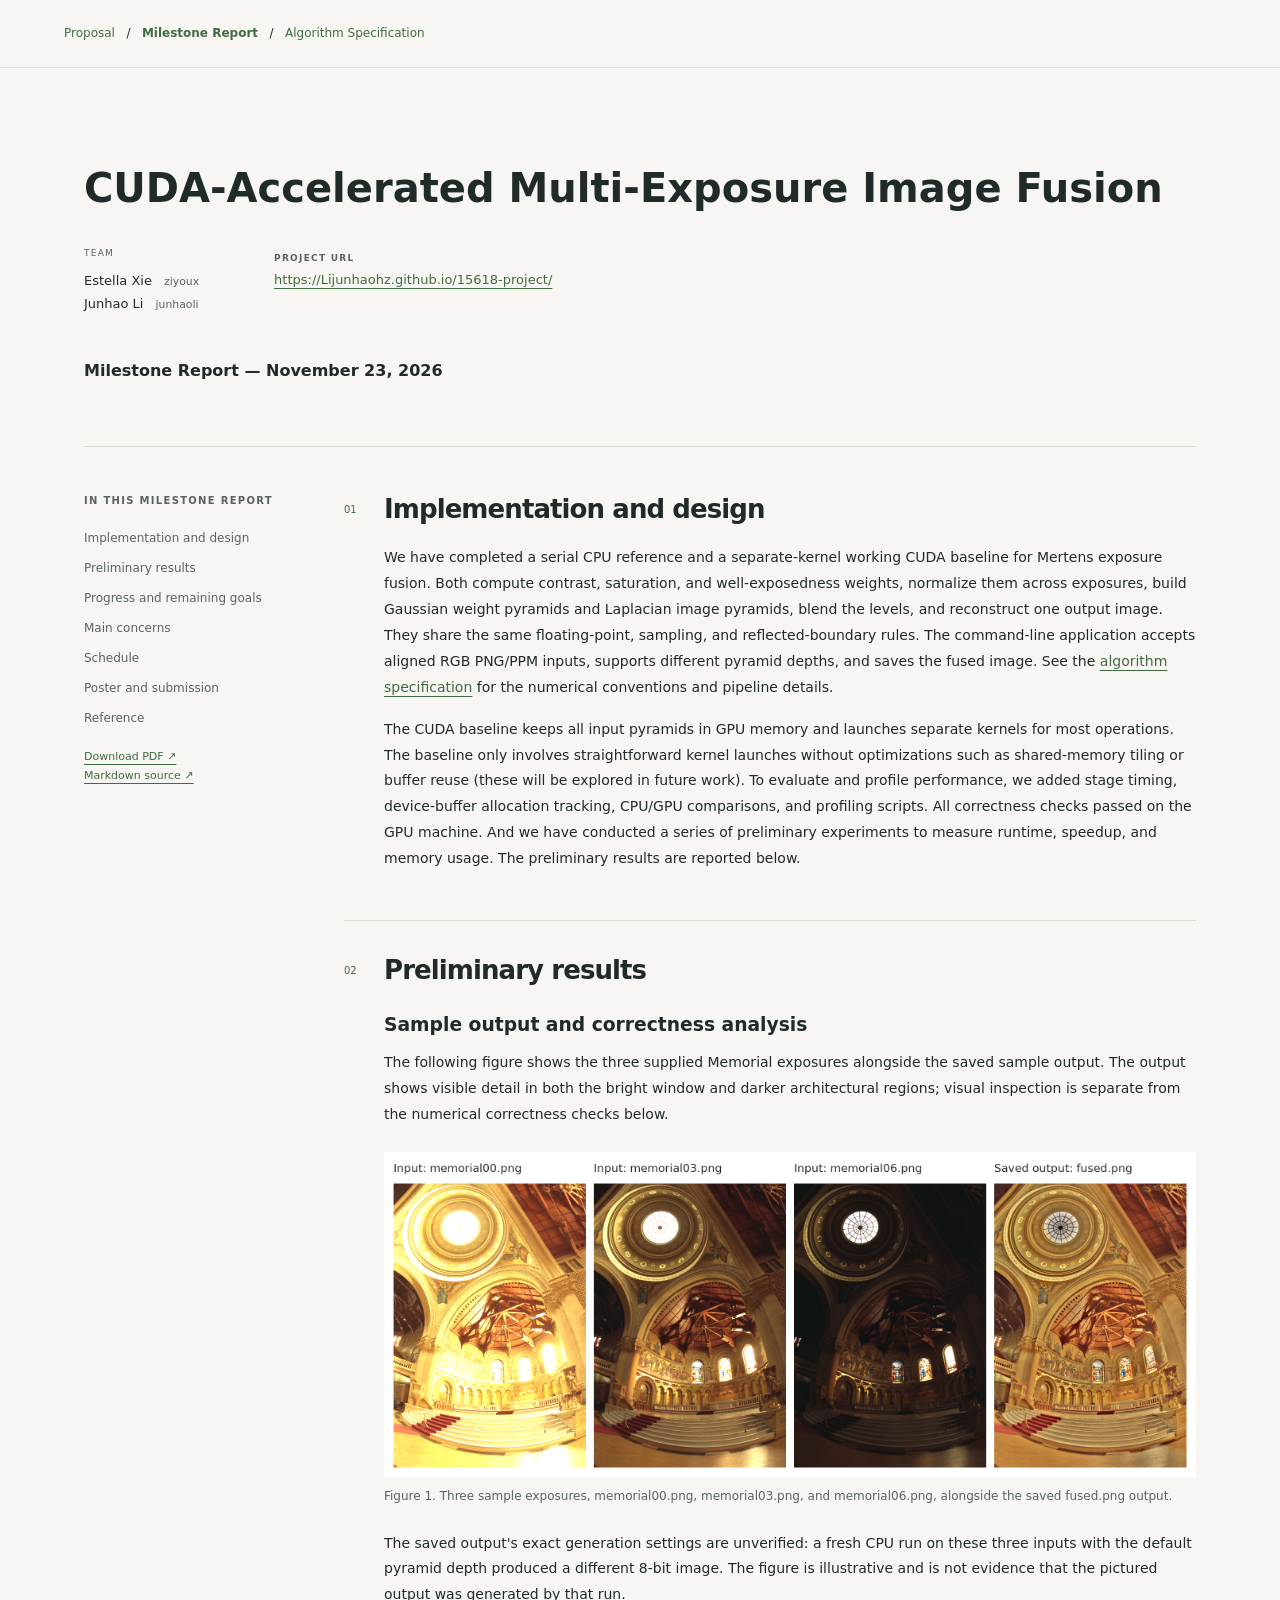
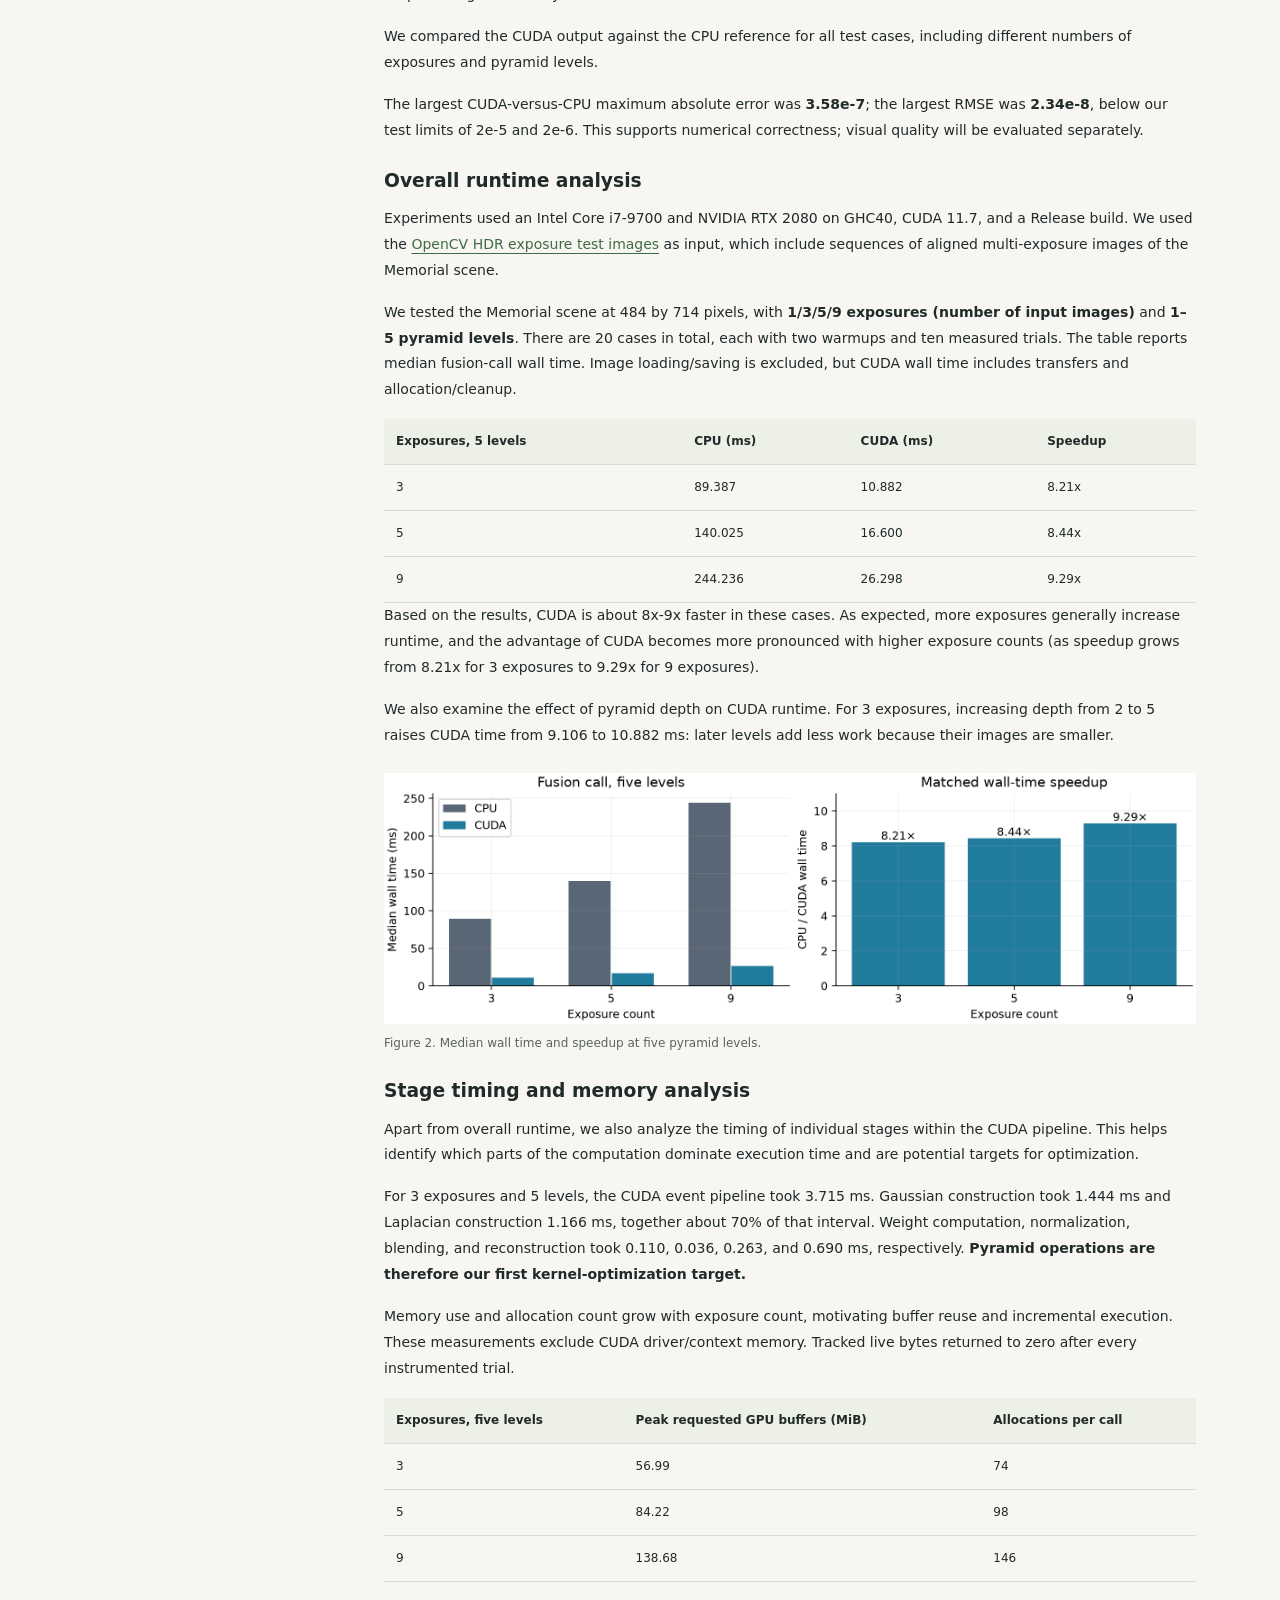
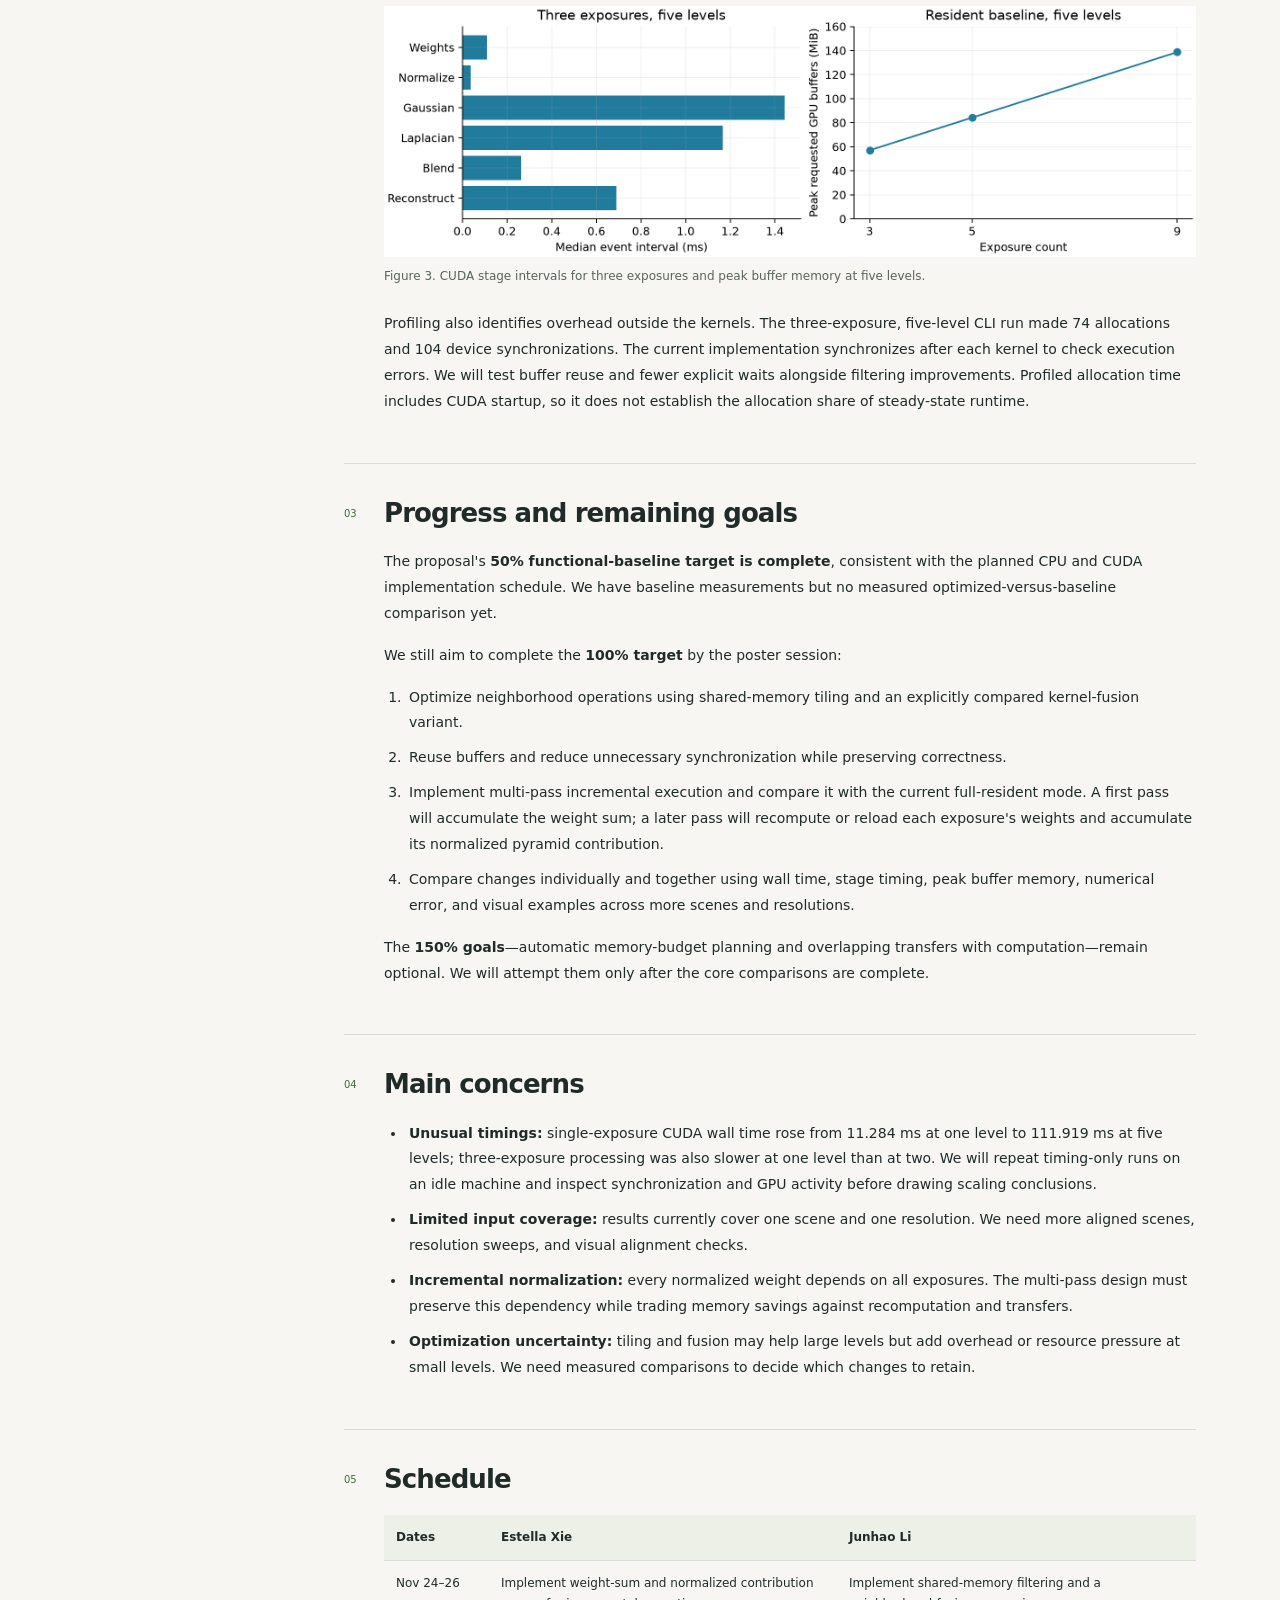
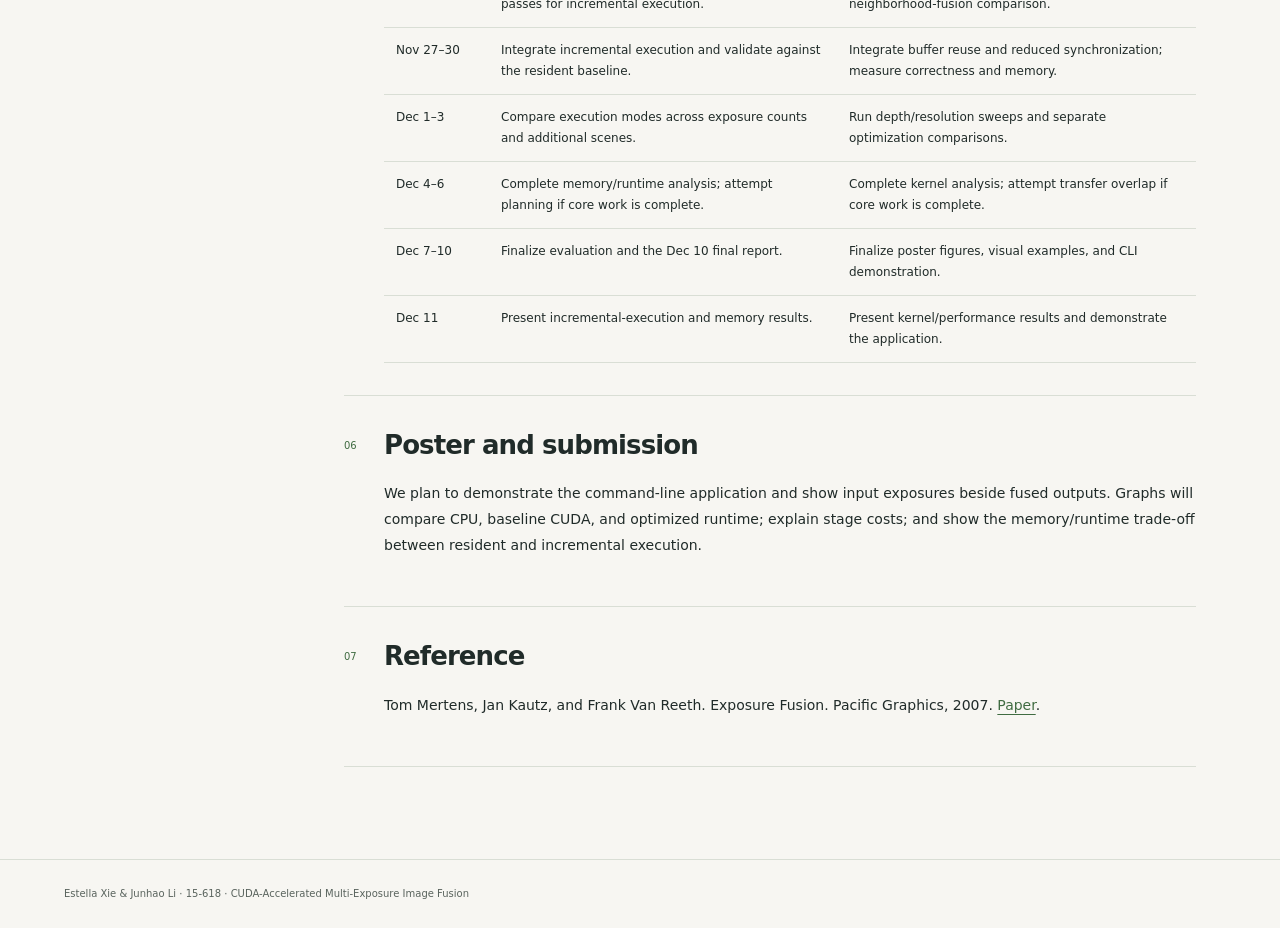
==== commit ee55030d: "doc: update milestone report" ====
--- a/milestone.html
+++ b/milestone.html
@@ -1,17 +1,28 @@
-<!doctype html><html lang="en"><head><meta charset="utf-8"><meta name="viewport" content="width=device-width, initial-scale=1"><meta name="description" content="15-618 exposure fusion project: implementation progress, measured results, and revised schedule."><title>CUDA-Accelerated Multi-Exposure Image Fusion — Milestone Report</title><link rel="stylesheet" href="assets/style.css"></head><body><a class="skip" href="#milestone">Skip to milestone report</a><header aria-label="Project documents"><div><a href="index.html">Proposal</a> &nbsp; / &nbsp; <a href="milestone.html" aria-current="page"><strong>Milestone Report</strong></a> &nbsp; / &nbsp; <a href="algorithm.html">Algorithm Specification</a></div></header><main><div class="hero"><h1>CUDA-Accelerated Multi-Exposure Image Fusion</h1><div class="team"><div><span>TEAM</span>Estella Xie <small>ziyoux</small><br>Junhao Li <small>junhaoli</small></div><div class="project-url"><p><strong>Project URL</strong></p><p><a href="https://Lijunhaohz.github.io/15618-project/">https://Lijunhaohz.github.io/15618-project/</a></p></div></div><p><strong>Milestone Report — November 23, 2026</strong></p></div><div class="document" id="milestone"><aside><div class="eyebrow">IN THIS MILESTONE REPORT</div><nav aria-label="Milestone Report sections"><a href="#implementation-and-design">Implementation and design</a><a href="#preliminary-results">Preliminary results</a><a href="#progress-and-remaining-goals">Progress and remaining goals</a><a href="#main-concerns">Main concerns</a><a href="#schedule">Schedule</a><a href="#poster-and-submission">Poster and submission</a><a href="#reference">Reference</a></nav><a href="docs/milestone.pdf">Download PDF ↗</a><br><a href="docs/milestone.md">Markdown source ↗</a></aside><article><section id="implementation-and-design"><span class="number">01</span><div><h2>Implementation and design</h2><p>We have completed a serial CPU reference and a working CUDA baseline for Mertens exposure fusion. Both compute contrast, saturation, and well-exposedness weights, normalize them across exposures, build Gaussian weight pyramids and Laplacian image pyramids, blend the levels, and reconstruct one output image. They share the same floating-point, sampling, and reflected-boundary rules. The command-line application accepts aligned RGB PNG/PPM inputs, supports different pyramid depths, and saves the fused image.</p>
-<p>The CUDA baseline keeps all input pyramids in GPU memory and launches separate kernels for most operations. Reduction already combines filtering with downsampling. Shared-memory tiling, systematic buffer reuse, and incremental processing remain to be implemented and evaluated. We have added stage timing, device-buffer allocation tracking, CPU/GPU comparisons, and profiling scripts. All 25 tests passed on the GPU machine, including intermediate-stage comparisons, synthetic edge cases, and real-image validation.</p></div></section>
-<section id="preliminary-results"><span class="number">02</span><div><h2>Preliminary results</h2><p>Experiments used an Intel Core i7-9700 and NVIDIA RTX 2080 on ghc40, CUDA 11.7, and a Release build. We tested the Memorial scene at 484 by 714 pixels, with 1/3/5/9 exposures and 1–5 pyramid levels: 20 cases, each with two warmups and ten measured trials.</p>
-<p>The table reports median fusion-call wall time. Image loading/saving is excluded; CUDA wall time includes transfers and allocation/cleanup.</p>
+<!doctype html><html lang="en"><head><meta charset="utf-8"><meta name="viewport" content="width=device-width, initial-scale=1"><meta name="description" content="15-618 exposure fusion project: implementation progress, measured results, and revised schedule."><title>CUDA-Accelerated Multi-Exposure Image Fusion — Milestone Report</title><link rel="stylesheet" href="assets/style.css"></head><body><a class="skip" href="#milestone">Skip to milestone report</a><header aria-label="Project documents"><div><a href="index.html">Proposal</a> &nbsp; / &nbsp; <a href="milestone.html" aria-current="page"><strong>Milestone Report</strong></a> &nbsp; / &nbsp; <a href="algorithm.html">Algorithm Specification</a></div></header><main><div class="hero"><h1>CUDA-Accelerated Multi-Exposure Image Fusion</h1><div class="team"><div><span>TEAM</span>Estella Xie <small>ziyoux</small><br>Junhao Li <small>junhaoli</small></div><div class="project-url"><p><strong>Project URL</strong></p><p><a href="https://Lijunhaohz.github.io/15618-project/">https://Lijunhaohz.github.io/15618-project/</a></p></div></div><p><strong>Milestone Report — November 23, 2026</strong></p></div><div class="document" id="milestone"><aside><div class="eyebrow">IN THIS MILESTONE REPORT</div><nav aria-label="Milestone Report sections"><a href="#implementation-and-design">Implementation and design</a><a href="#preliminary-results">Preliminary results</a><a href="#progress-and-remaining-goals">Progress and remaining goals</a><a href="#main-concerns">Main concerns</a><a href="#schedule">Schedule</a><a href="#poster-and-submission">Poster and submission</a><a href="#reference">Reference</a></nav><a href="docs/milestone.pdf">Download PDF ↗</a><br><a href="docs/milestone.md">Markdown source ↗</a></aside><article><section id="implementation-and-design"><span class="number">01</span><div><h2>Implementation and design</h2><p>We have completed a serial CPU reference and a separate-kernel working CUDA baseline for Mertens exposure fusion. Both compute contrast, saturation, and well-exposedness weights, normalize them across exposures, build Gaussian weight pyramids and Laplacian image pyramids, blend the levels, and reconstruct one output image. They share the same floating-point, sampling, and reflected-boundary rules. The command-line application accepts aligned RGB PNG/PPM inputs, supports different pyramid depths, and saves the fused image. See the <a href="algorithm.html">algorithm specification</a> for the numerical conventions and pipeline details.</p>
+<p>The CUDA baseline keeps all input pyramids in GPU memory and launches separate kernels for most operations. The baseline only involves straightforward kernel launches without optimizations such as shared-memory tiling or buffer reuse (these will be explored in future work). To evaluate and profile performance, we added stage timing, device-buffer allocation tracking, CPU/GPU comparisons, and profiling scripts. All correctness checks passed on the GPU machine. And we have conducted a series of preliminary experiments to measure runtime, speedup, and memory usage. The preliminary results are reported below.</p></div></section>
+<section id="preliminary-results"><span class="number">02</span><div><h2>Preliminary results</h2><h3>Sample output and correctness analysis</h3>
+<p>The following figure shows the three supplied Memorial exposures alongside the saved sample output. The output shows visible detail in both the bright window and darker architectural regions; visual inspection is separate from the numerical correctness checks below.</p>
+<figure><img style="width:100%;height:auto" src="docs/imgs/milestone-sample.png" alt="Figure 1. Three sample exposures, memorial00.png, memorial03.png, and memorial06.png, alongside the saved fused.png output."><figcaption>Figure 1. Three sample exposures, memorial00.png, memorial03.png, and memorial06.png, alongside the saved fused.png output.</figcaption></figure>
+<p>The saved output&#x27;s exact generation settings are unverified: a fresh CPU run on these three inputs with the default pyramid depth produced a different 8-bit image. The figure is illustrative and is not evidence that the pictured output was generated by that run.</p>
+<p>We compared the CUDA output against the CPU reference for all test cases, including different numbers of exposures and pyramid levels.</p>
+<p>The largest CUDA-versus-CPU maximum absolute error was <strong>3.58e-7</strong>; the largest RMSE was <strong>2.34e-8</strong>, below our test limits of 2e-5 and 2e-6. This supports numerical correctness; visual quality will be evaluated separately.</p>
+<h3>Overall runtime analysis</h3>
+<p>Experiments used an Intel Core i7-9700 and NVIDIA RTX 2080 on GHC40, CUDA 11.7, and a Release build. We used the <a href="https://github.com/opencv/opencv_extra/tree/4.x/testdata/cv/hdr/exposures">OpenCV HDR exposure test images</a> as input, which include sequences of aligned multi-exposure images of the Memorial scene.</p>
+<p>We tested the Memorial scene at 484 by 714 pixels, with <strong>1/3/5/9 exposures (number of input images)</strong> and <strong>1–5 pyramid levels</strong>. There are 20 cases in total, each with two warmups and ten measured trials. The table reports median fusion-call wall time. Image loading/saving is excluded, but CUDA wall time includes transfers and allocation/cleanup.</p>
 <div class="table-wrap"><table><thead>
-<tr><th>Exposures, five levels</th><th>CPU (ms)</th><th>CUDA (ms)</th><th>Speedup</th></tr>
+<tr><th>Exposures, 5 levels</th><th>CPU (ms)</th><th>CUDA (ms)</th><th>Speedup</th></tr>
 </thead><tbody>
 <tr><td>3</td><td>89.387</td><td>10.882</td><td>8.21x</td></tr>
 <tr><td>5</td><td>140.025</td><td>16.600</td><td>8.44x</td></tr>
 <tr><td>9</td><td>244.236</td><td>26.298</td><td>9.29x</td></tr>
 </tbody></table></div>
-<p>CUDA is about eight to nine times faster in these cases. More exposures generally increase runtime. For three exposures, increasing depth from two to five raises CUDA time from 9.106 to 10.882 ms: later levels add less work because their images are smaller.</p>
-<figure><img style="width:100%;height:auto" src="docs/imgs/milestone-runtime.png" alt="Figure 1. Median wall time and speedup at five pyramid levels."><figcaption>Figure 1. Median wall time and speedup at five pyramid levels.</figcaption></figure>
-<p>For three exposures and five levels, the CUDA event pipeline took 3.715 ms. Gaussian construction took 1.444 ms and Laplacian construction 1.166 ms, together about 70% of that interval. Weight computation, normalization, blending, and reconstruction took 0.110, 0.036, 0.263, and 0.690 ms, respectively. Pyramid operations are therefore our first kernel-optimization target. Event intervals can include idle time; their difference from wall time is not a direct measurement of transfer cost.</p>
+<p>Based on the results, CUDA is about 8x-9x faster in these cases. As expected, more exposures generally increase runtime, and the advantage of CUDA becomes more pronounced with higher exposure counts (as speedup grows from 8.21x for 3 exposures to 9.29x for 9 exposures).</p>
+<p>We also examine the effect of pyramid depth on CUDA runtime. For 3 exposures, increasing depth from 2 to 5 raises CUDA time from 9.106 to 10.882 ms: later levels add less work because their images are smaller.</p>
+<figure><img style="width:100%;height:auto" src="docs/imgs/milestone-runtime.png" alt="Figure 2. Median wall time and speedup at five pyramid levels."><figcaption>Figure 2. Median wall time and speedup at five pyramid levels.</figcaption></figure>
+<h3>Stage timing and memory analysis</h3>
+<p>Apart from overall runtime, we also analyze the timing of individual stages within the CUDA pipeline. This helps identify which parts of the computation dominate execution time and are potential targets for optimization.</p>
+<p>For 3 exposures and 5 levels, the CUDA event pipeline took 3.715 ms. Gaussian construction took 1.444 ms and Laplacian construction 1.166 ms, together about 70% of that interval. Weight computation, normalization, blending, and reconstruction took 0.110, 0.036, 0.263, and 0.690 ms, respectively. <strong>Pyramid operations are therefore our first kernel-optimization target.</strong></p>
+<p>Memory use and allocation count grow with exposure count, motivating buffer reuse and incremental execution. These measurements exclude CUDA driver/context memory. Tracked live bytes returned to zero after every instrumented trial.</p>
 <div class="table-wrap"><table><thead>
 <tr><th>Exposures, five levels</th><th>Peak requested GPU buffers (MiB)</th><th>Allocations per call</th></tr>
 </thead><tbody>
@@ -19,9 +30,7 @@
 <tr><td>5</td><td>84.22</td><td>98</td></tr>
 <tr><td>9</td><td>138.68</td><td>146</td></tr>
 </tbody></table></div>
-<p>Memory use and allocation count grow with exposure count, motivating buffer reuse and incremental execution. These measurements exclude CUDA driver/context memory. Tracked live bytes returned to zero after every instrumented trial.</p>
-<figure><img style="width:100%;height:auto" src="docs/imgs/milestone-stages-memory.png" alt="Figure 2. CUDA stage intervals for three exposures and peak buffer memory at five levels."><figcaption>Figure 2. CUDA stage intervals for three exposures and peak buffer memory at five levels.</figcaption></figure>
-<p>The largest CUDA-versus-CPU maximum absolute error was 3.58e-7; the largest RMSE was 2.34e-8, below our test limits of 2e-5 and 2e-6. This supports numerical correctness; visual quality will be evaluated separately.</p>
+<figure><img style="width:100%;height:auto" src="docs/imgs/milestone-stages-memory.png" alt="Figure 3. CUDA stage intervals for three exposures and peak buffer memory at five levels."><figcaption>Figure 3. CUDA stage intervals for three exposures and peak buffer memory at five levels.</figcaption></figure>
 <p>Profiling also identifies overhead outside the kernels. The three-exposure, five-level CLI run made 74 allocations and 104 device synchronizations. The current implementation synchronizes after each kernel to check execution errors. We will test buffer reuse and fewer explicit waits alongside filtering improvements. Profiled allocation time includes CUDA startup, so it does not establish the allocation share of steady-state runtime.</p></div></section>
 <section id="progress-and-remaining-goals"><span class="number">03</span><div><h2>Progress and remaining goals</h2><p>The proposal&#x27;s <strong>50% functional-baseline target is complete</strong>, consistent with the planned CPU and CUDA implementation schedule. We have baseline measurements but no measured optimized-versus-baseline comparison yet.</p>
 <p>We still aim to complete the <strong>100% target</strong> by the poster session:</p>
